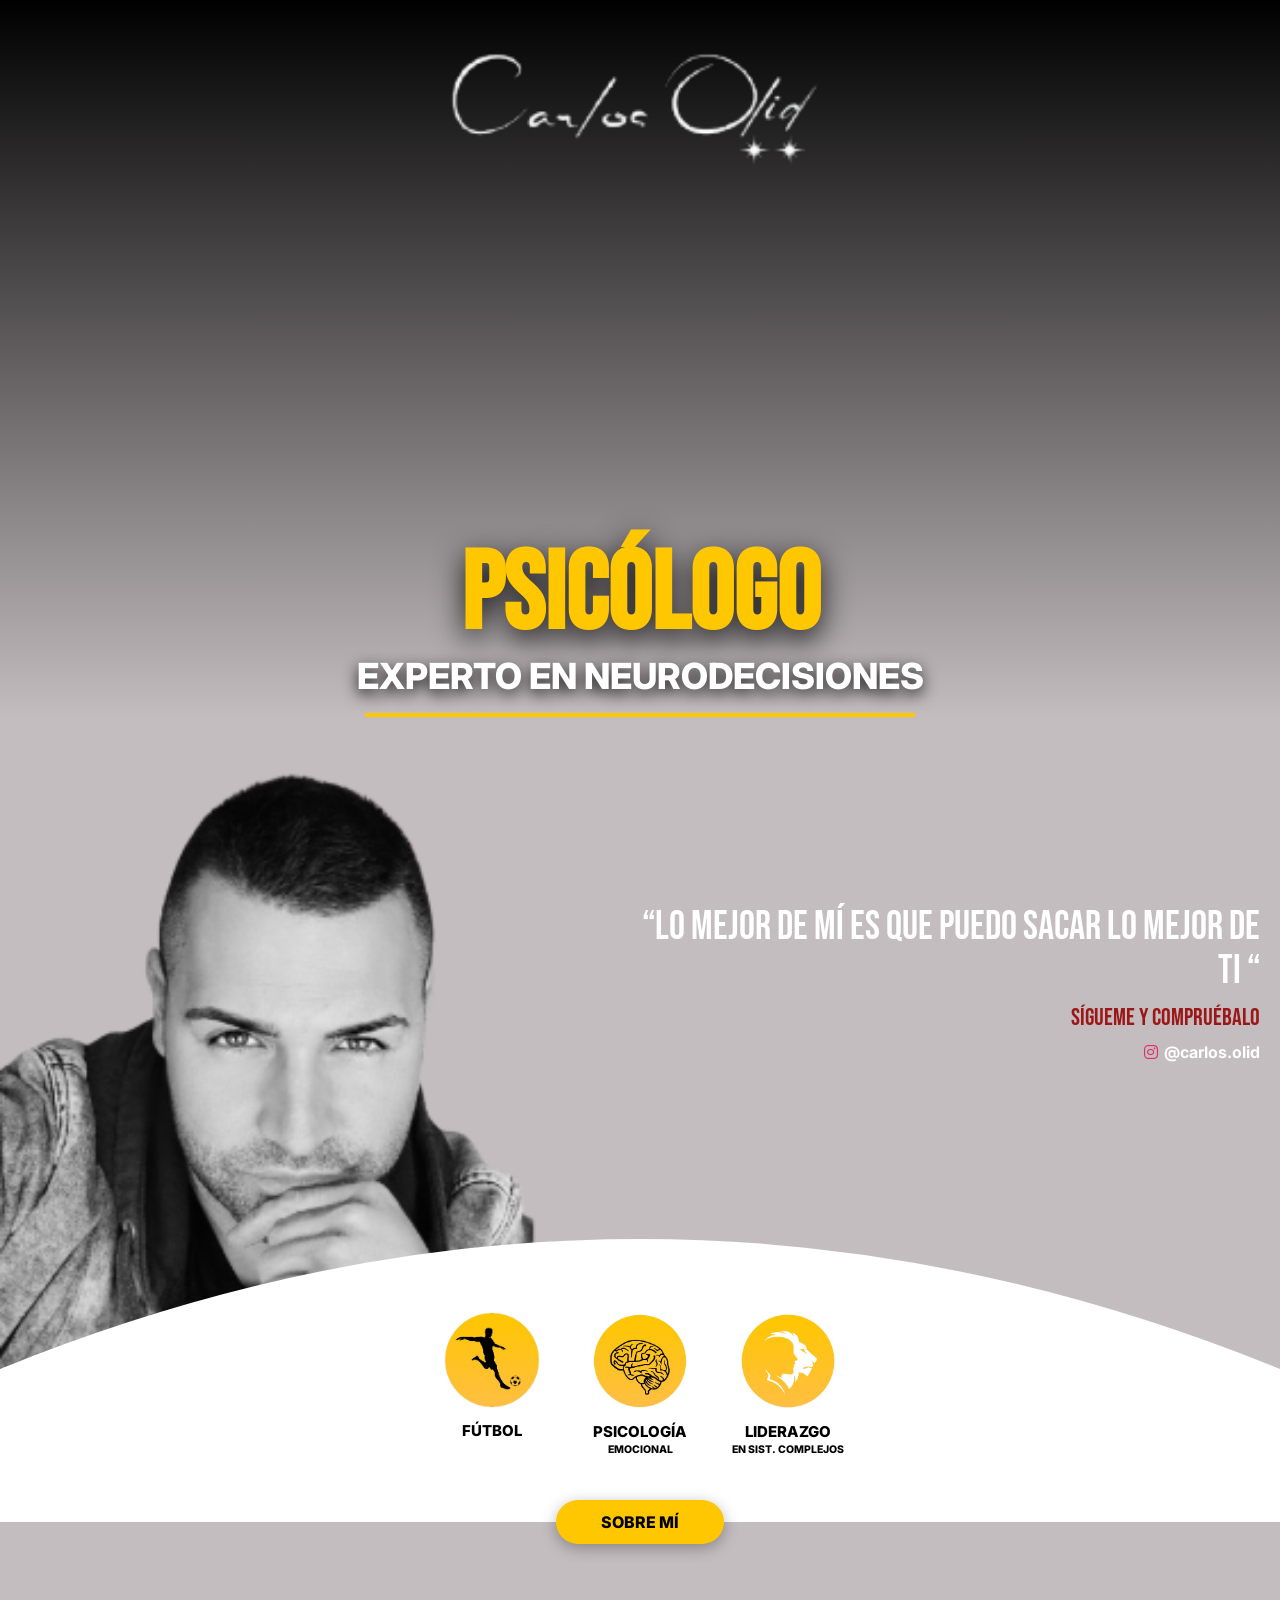
==== index.html @ f99ccddd "Primer commit" ====
<!doctype html>
<html lang="es">
<head>
    <meta charset="utf-8">
    <meta name="viewport" content="width=device-width, initial-scale=1, viewport-fit=cover">
    <title>Carlos Olid — Psicólogo</title>
    
    <link href="https://fonts.googleapis.com/css2?family=Bebas+Neue&family=Inter:wght@400;700;800&display=swap" rel="stylesheet">
    <link rel="stylesheet" href="https://cdnjs.cloudflare.com/ajax/libs/font-awesome/6.5.1/css/all.min.css">
    
    <style>
        :root {
            --accent-yellow: #ffc700;
            --brand-red: #9b1818;
            --match-grey: #c4bdc0; 
            --dark-top: #000000;

            /* --- Photo section: position/size the portrait (fondo.png) ---
             * Current values below are the preferred positions for phone and laptop.
             * SIZE: lower % = smaller, higher % = larger. VERTICAL: lower % = higher on screen, higher % = lower.
             */
            --lp-photo-width-desktop: 50%;
            --lp-photo-width-mobile: 79%;
            --lp-photo-pos-y-desktop: 100%;
            --lp-photo-pos-y-mobile: 50%;
        }

        body, html {
            margin: 0;
            padding: 0;
            overflow-x: hidden; 
            background-color: var(--match-grey);
        }

        .lp-body {
            background: linear-gradient(180deg, var(--dark-top) 0%, var(--match-grey) 80%);
            background-attachment: fixed;
            color: white;
            min-height: 100vh;
            display: flex;
            flex-direction: column;
            font-family: 'Inter', sans-serif;
        }

        /* --- 1. PORTRAIT SECTION --- */
        .lp-hero {
            position: relative;
            width: 100%;
            display: flex;
            flex-direction: column;
            align-items: center;
            z-index: 10;
        }

        .lp-portrait-wrapper {
            width: 100%;
            max-width: 1100px;
            border: none;
        }

        .lp-portrait {
            width: 100%;
            height: auto;
            max-height: 80vh; 
            margin-bottom: 10px;
            object-fit: contain;
            display: block;
            border: none;
            mask-image: linear-gradient(to bottom, black 85%, transparent 100%);
            -webkit-mask-image: linear-gradient(to bottom, black 85%, transparent 100%);
        }

        /* --- 2. TITLES SECTION --- */
        .lp-titles-overlay {
            width: 100%;
            position: relative;
            z-index: 200; 
            margin-top: -180px; 
            padding: 0 20px;
            box-sizing: border-box;
            text-align: center;
        }

        .lp-title-main {
            font-family: 'Bebas Neue', cursive;
            font-size: clamp(60px, 14vw, 110px);
            color: var(--accent-yellow);
            margin: 0;
            line-height: 0.85;
            text-shadow: 0 10px 30px rgba(0,0,0,0.9);
        }

        .lp-title-sub {
            font-size: clamp(16px, 3.8vw, 36px);
            font-weight: 800;
            color: #ffffff;
            text-transform: uppercase;
            margin: 10px 0;
            text-shadow: 0 5px 15px rgba(0,0,0,0.9);
        }

        .lp-hr {
            width: 70%;
            max-width: 550px;
            border: 0; 
            height: 4px;
            background-color: var(--accent-yellow);
            margin: 15px auto 40px auto;
            display: block;
        }

        /* --- 3. COMBINED SECTION: full-width arch, photo left (>50%), content right --- */
        .lp-combined-wrapper {
            width: 100%;
            position: relative;
            z-index: 50;
            margin: 0 auto;
            aspect-ratio: 3 / 4;
            max-height: 88vh;
            overflow: visible;
            background: transparent;
            border: none;
            box-shadow: none;
        }

        /* Full-width canvas: bg + photo + arch (arch spans entire width) */
        .lp-combined-canvas {
            position: absolute;
            inset: 0;
            width: 100%;
            height: 100%;
            background: transparent;
        }

        .lp-combined-bg {
            position: absolute;
            inset: 0;
            background: transparent;
        }

        /* Photo: size and position use variables from :root; no borders */
        .lp-combined-photo-wrap {
            position: absolute;
            top: 0;
            left: 0;
            width: var(--lp-photo-width-desktop);
            height: 100%;
            overflow: hidden;
            border: none;
            outline: none;
            box-shadow: none;
            box-sizing: border-box;
        }

        .lp-combined-photo {
            position: absolute;
            inset: 0;
            width: 100%;
            height: 100%;
            object-fit: cover;
            object-position: left var(--lp-photo-pos-y-desktop);
            border: none;
            outline: none;
            box-shadow: none;
        }

        /* Arch: full width, curve in bottom ~25% so face stays well above */
        .lp-arch-overlay {
            position: absolute;
            left: 0;
            right: 0;
            bottom: 0;
            width: 100%;
            height: 100%;
            pointer-events: none;
        }

        .lp-arch-overlay svg {
            position: absolute;
            left: 0;
            bottom: 0;
            width: 100%;
            height: 100%;
            display: block;
        }

        /* Overlay content: right side, quote right-aligned, icons + button centered */
        .lp-overlay-content {
            position: absolute;
            top: 0;
            left: 0;
            width: 100%;
            height: 100%;
            display: flex;
            flex-direction: column;
            padding: 0 20px;
            box-sizing: border-box;
            z-index: 60;
        }

        .lp-overlay-top {
            flex: 0 0 auto;
            display: flex;
            align-items: flex-start;
            padding-top: 14%;
            min-height: 38%;
        }

        /* Text on right; spacer matches photo width variable */
        .lp-overlay-left-spacer {
            flex: 0 0 var(--lp-photo-width-desktop);
        }

        .lp-overlay-right-text {
            flex: 1;
            display: flex;
            flex-direction: column;
            gap: 10px;
            text-align: right;
        }

        .lp-main-quote {
            font-family: 'Bebas Neue', cursive;
            font-size: clamp(18px, 4.2vw, 40px);
            color: #ffffff; line-height: 1.1; margin: 0;
            text-transform: uppercase;
        }

        .lp-follow-text {
            font-family: 'Bebas Neue', cursive;
            color: var(--brand-red);
            font-size: clamp(12px, 2.8vw, 24px); margin: 0;
        }

        .lp-insta-line {
            display: flex; align-items: center; justify-content: flex-end; gap: 6px;
            font-size: clamp(10px, 2.5vw, 16px); font-weight: 700;
        }

        .lp-overlay-bottom {
            flex: 1;
            display: flex;
            flex-direction: column;
            justify-content: flex-end;
            align-items: center;
            padding-bottom: 56px;
        }

        .lp-icon-grid {
            display: grid;
            grid-template-columns: repeat(3, 1fr);
            gap: 15px;
            width: 100%;
            max-width: 420px;
        }

        .lp-icon-item { 
            display: flex; 
            flex-direction: column; 
            align-items: center; 
            text-align: center; 
            text-decoration: none;
            transition: transform 0.2s ease;
            cursor: pointer;
            border: none;
            background: none;
            font: inherit;
            color: inherit;
        }
        
        .lp-icon-item:hover { transform: translateY(-5px); }

        .lp-icon-img {
            width: clamp(60px, 15vw, 85px); 
            height: clamp(60px, 15vw, 85px);
            object-fit: contain;
            margin-bottom: 8px;
        }

        .lp-icon-label { 
            font-weight: 800; font-size: clamp(9px, 2vw, 13px); 
            text-transform: uppercase; color: #000; line-height: 1.1;
        }

        .lp-btn-gold {
            background: var(--accent-yellow);
            color: #000;
            font-weight: 800;
            padding: 12px 45px;
            border-radius: 50px;
            font-size: 16px;
            text-transform: uppercase;
            text-decoration: none;
            display: inline-block;
            box-shadow: 0 4px 15px rgba(0,0,0,0.3);
            position: absolute;
            bottom: 0;
            left: 50%;
            transform: translate(-50%, 50%);
            z-index: 100;
            white-space: nowrap;
        }

        /* --- 5. FOOTER BAR --- (no own background; uses page background) */
        .lp-footer-bar {
            width: 100%;
            height: 80px;
            background: transparent;
            z-index: 40;
        }

        /* =========================================
           DESKTOP OPTIMIZATIONS (Lower & Closer)
           ========================================= */
        @media (min-width: 1024px) {
            .lp-combined-wrapper {
                max-width: 1400px;
                max-height: 85vh;
            }

            /* Desktop: no borders; contain so top of image is not cut */
            .lp-combined-photo-wrap {
                width: var(--lp-photo-width-desktop);
                border: none;
                outline: none;
                box-shadow: none;
            }

            .lp-combined-photo {
                object-fit: contain;
                object-position: left var(--lp-photo-pos-y-desktop);
                /* Move photo higher: translate up (increase % for more movement) */
                transform: translateY(-18%);
                border: none;
                outline: none;
                box-shadow: none;
            }

            .lp-overlay-top {
                padding-top: 12%;
            }

            .lp-overlay-left-spacer {
                flex: 0 0 var(--lp-photo-width-desktop);
            }

            .lp-icon-grid {
                max-width: 420px;
                gap: 24px;
            }

            .lp-icon-img {
                width: 110px;
                height: 110px;
            }

            .lp-icon-label {
                font-size: 15px;
            }

            .lp-overlay-bottom {
                padding-bottom: 64px;
            }
        }

        /* =========================================
           MOBILE OPTIMIZATIONS
           ========================================= */
        @media (max-width: 768px) {
            .lp-titles-overlay { margin-top: -140px; }
            .lp-hr { margin-bottom: 12px; }
            .lp-combined-wrapper {
                aspect-ratio: 3 / 4;
                max-height: 82vh;
                margin-top: -24px;
            }
            /* Mobile: use --lp-photo-width-mobile and --lp-photo-pos-y-mobile from :root, no border */
            .lp-combined-photo-wrap {
                width: var(--lp-photo-width-mobile);
                border: none;
            }
            .lp-combined-photo {
                object-fit: contain;
                object-position: left var(--lp-photo-pos-y-mobile);
            }
            /* Quote block lower so it sits at same level as the image (face/chest) */
            .lp-overlay-top {
                flex: 1;
                min-height: 0;
                padding-top: 40%;
                padding-bottom: 4%;
                align-items: center;
            }
            .lp-overlay-left-spacer {
                flex: 0 0 var(--lp-photo-width-mobile);
            }
            .lp-overlay-right-text {
                text-align: center;
                justify-content: center;
            }
            .lp-insta-line {
                justify-content: center;
            }
            .lp-overlay-bottom {
                padding-bottom: 48px;
            }
            .lp-icon-grid {
                gap: 12px;
                max-width: 95%;
            }
            .lp-portrait { max-height: 55vh; }
        }

        /* --- MODAL POP-UPS --- */
        .lp-modal-overlay {
            position: fixed;
            inset: 0;
            background: rgba(0,0,0,0.75);
            backdrop-filter: blur(8px);
            -webkit-backdrop-filter: blur(8px);
            display: flex;
            align-items: center;
            justify-content: center;
            z-index: 9999;
            opacity: 0;
            visibility: hidden;
            transition: opacity 0.35s ease, visibility 0.35s ease;
            padding: 20px;
            box-sizing: border-box;
        }
        .lp-modal-overlay.is-open {
            opacity: 1;
            visibility: visible;
        }
        .lp-modal {
            background: linear-gradient(160deg, #1a1a1a 0%, #0d0d0d 100%);
            border-radius: 16px;
            max-width: 640px;
            width: 100%;
            max-height: 85vh;
            display: flex;
            flex-direction: column;
            box-shadow: 0 25px 80px rgba(0,0,0,0.5), 0 0 0 1px rgba(255,255,255,0.06);
            transform: scale(0.95) translateY(10px);
            transition: transform 0.35s cubic-bezier(0.34, 1.56, 0.64, 1);
            overflow: hidden;
        }
        .lp-modal-overlay.is-open .lp-modal {
            transform: scale(1) translateY(0);
        }
        .lp-modal-header {
            padding: 28px 32px 20px;
            border-bottom: 1px solid rgba(255,255,255,0.08);
            flex-shrink: 0;
        }
        .lp-modal-title {
            font-family: 'Bebas Neue', cursive;
            font-size: 28px;
            letter-spacing: 0.08em;
            color: var(--accent-yellow);
            margin: 0;
            text-transform: uppercase;
        }
        .lp-modal-close {
            position: absolute;
            top: 20px;
            right: 20px;
            width: 40px;
            height: 40px;
            border: none;
            background: rgba(255,255,255,0.08);
            color: #fff;
            border-radius: 50%;
            cursor: pointer;
            display: flex;
            align-items: center;
            justify-content: center;
            font-size: 18px;
            transition: background 0.2s, transform 0.2s;
        }
        .lp-modal-close:hover {
            background: rgba(255,255,255,0.15);
            transform: scale(1.05);
        }
        .lp-modal-body {
            padding: 24px 32px 32px;
            overflow-y: auto;
            flex: 1;
            line-height: 1.75;
            font-size: 15px;
            color: rgba(255,255,255,0.9);
        }
        .lp-modal-body p {
            margin: 0 0 1em;
        }
        .lp-modal-body p:last-child {
            margin-bottom: 0;
        }
        .lp-modal-body strong { color: #fff; }
        .lp-modal-cta {
            margin-top: 24px;
            font-size: 14px;
            color: var(--brand-red);
            font-weight: 700;
        }
        .lp-modal-wrap { position: relative; }
        @media (max-width: 600px) {
            .lp-modal-header { padding: 24px 24px 16px; }
            .lp-modal-body { padding: 20px 24px 28px; font-size: 14px; }
        }
    </style>
</head>
<body class="lp-body">

    <main class="lp-hero">
        <div class="lp-portrait-wrapper">
            <img src="images/10.png" alt="Carlos Olid" class="lp-portrait">
        </div>
    </main>

    <div class="lp-titles-overlay">
        <h1 class="lp-title-main">PSICÓLOGO</h1>
        <p class="lp-title-sub">EXPERTO EN NEURODECISIONES</p>
        <hr class="lp-hr">
    </div>

    <section class="lp-combined-wrapper">
        <div class="lp-combined-canvas">
                <div class="lp-combined-bg" aria-hidden="true"></div>
                <div class="lp-combined-photo-wrap">
                    <img src="images/fondo.png" alt="Carlos Olid" class="lp-combined-photo">
                </div>
                <div class="lp-arch-overlay" aria-hidden="true">
                    <svg viewBox="0 0 100 100" preserveAspectRatio="none" xmlns="http://www.w3.org/2000/svg">
                        <!-- Full-width arch: curve in lower ~30% so bigger % of image is visible -->
                        <path d="M 0 100 L 0 80 Q 50 46 100 80 L 100 100 Z" fill="#ffffff"/>
                    </svg>
                </div>
            </div>

        <div class="lp-overlay-content">
            <div class="lp-overlay-top">
                <div class="lp-overlay-left-spacer"></div>
                <div class="lp-overlay-right-text">
                    <p class="lp-main-quote">“LO MEJOR DE MÍ ES QUE PUEDO SACAR LO MEJOR DE TI “</p>
                    <p class="lp-follow-text">SÍGUEME Y COMPRUÉBALO</p>
                    <div class="lp-insta-line">
                        <i class="fa-brands fa-instagram" style="color:#E1306C"></i>
                        <span>@carlos.olid</span>
                    </div>
                </div>
            </div>

            <div class="lp-overlay-bottom">
                <div class="lp-icon-grid">
                    <a href="psicologo.html" class="lp-icon-item">
                        <img src="images/futol.png" alt="Fútbol" class="lp-icon-img">
                        <div class="lp-icon-label">Fútbol</div>
                    </a>
                    <button type="button" class="lp-icon-item lp-modal-trigger" data-modal="psychology" aria-haspopup="dialog">
                        <img src="images/psychology.png" alt="Psicología" class="lp-icon-img">
                        <div class="lp-icon-label">PSICOLOGÍA<br><small style="font-size: 0.7em">Emocional</small></div>
                    </button>
                    <button type="button" class="lp-icon-item lp-modal-trigger" data-modal="leadership" aria-haspopup="dialog">
                        <img src="images/leadership.png" alt="Liderazgo" class="lp-icon-img">
                        <div class="lp-icon-label">LIDERAZGO<br><small style="font-size: 0.7em">en Sist. Complejos</small></div>
                    </button>
                </div>
            </div>
        </div>

        <a href="#about" class="lp-btn-gold">SOBRE MÍ</a>
    </section>

    <div class="lp-footer-bar"></div>

    <!-- Modal: Emotional Psychology -->
    <div class="lp-modal-overlay" id="modal-psychology" role="dialog" aria-modal="true" aria-labelledby="modal-psychology-title" aria-hidden="true">
        <div class="lp-modal">
            <div class="lp-modal-wrap">
                <div class="lp-modal-header">
                    <h2 class="lp-modal-title" id="modal-psychology-title">Emotional Psychology</h2>
                </div>
                <div class="lp-modal-body">
                    <p>We make decisions constantly. Some barely leave a trace. Others, without us realizing it, shape our lives. We choose how to react, what to avoid, what to cling to, when to move forward, and when to stop. And yet, many times something disconcerting happens: we decide one thing and do another.</p>
                    <p>We know what is good for us, but we don't do it.<br>We promise to change, but we repeat patterns.<br>We choose with our heads and act from somewhere else.</p>
                    <p>That is not incoherence. It is biology.</p>
                    <p>Before thought has time to intervene, the body has already decided. The nervous system evaluates whether there is threat or security. Emotions activate memories, learning, and physiological states that condition what we perceive as possible, dangerous, or desirable. Reason comes later, often only to explain what has already happened.</p>
                    <p>I call this process <strong>Neurodecisions</strong>.</p>
                    <p>Neurodecisions are automatic choices born from the interaction between emotion and biology. They do not respond to what you want to do, but to what your organism has learned to do to protect itself, adapt, or survive. That is why you can want to change and yet stay where you are. That is why you can desire to move forward and feel blocked.</p>
                    <p>Over time, some of these automatic responses are consolidated in the brain in a particularly powerful way. Emotional connections are created so deep that they even impose themselves over the cerebral cortex—the part responsible for conscious thought, reflection, and rational decision-making.</p>
                    <p>We call these connections <strong>Neurox</strong>.</p>
                    <p>A Neurox is an established neuro-connection that governs your behavior without you realizing it. It acts as an emotional shortcut: it decides fast, without context, without the present. It feeds on fear, prolonged stress, excess dopamine, or cortisol, and it is reinforced every time you repeat the same pattern. The longer it has been active, the harder it is to break through willpower.</p>
                    <p>That is why understanding what is happening to you is not enough.<br>That is why knowing "what you should do" is not enough.<br>Because you are not fighting against an idea, but against a deeply rooted emotional structure.</p>
                    <p>Most personal conflicts are born there: in Neurox that condition decisions, relationships, boundaries, self-esteem, and life direction; in a silent distance between what you consciously decide and what your system executes automatically.</p>
                    <p>My work in emotional psychology focuses precisely on that: identifying, understanding, and deactivating Neurox. Making visible what has been invisible until now. Understanding why your mind goes one way and your behavior another. Accompanying you to rebuild a more conscious relationship between emotion, biology, and decision.</p>
                    <p>It is not about controlling the mind.<br>It is about ceasing to be governed by it.</p>
                    <p>When you understand from where you are deciding, something falls into place. Action begins to align with intention. Not because emotions disappear, but because they stop silently taking command.</p>
                    <p class="lp-modal-cta">If you feel that you make good decisions but act against yourself, if you repeat patterns that you already understand but cannot manage to change, or if you sense there is something deeper conditioning your choices, you can contact me.</p>
                    <p>Sometimes, true change does not start by making a new decision, but by understanding what Neurox has been deciding for you.</p>
                </div>
                <button type="button" class="lp-modal-close" aria-label="Close modal" data-close-modal>&times;</button>
            </div>
        </div>
    </div>

    <!-- Modal: Leadership in Complex Systems -->
    <div class="lp-modal-overlay" id="modal-leadership" role="dialog" aria-modal="true" aria-labelledby="modal-leadership-title" aria-hidden="true">
        <div class="lp-modal">
            <div class="lp-modal-wrap">
                <div class="lp-modal-header">
                    <h2 class="lp-modal-title" id="modal-leadership-title">Leadership in Complex Systems</h2>
                </div>
                <div class="lp-modal-body">
                    <p>For a long time, leadership has been understood as the ability to control variables, anticipate scenarios, and make correct decisions. That approach works when the environment is stable, predictable, and repeatable. It works in complicated systems.</p>
                    <p>But we do not live in complicated systems.</p>
                    <p>A complicated system may be difficult, but it is predictable. It has many parts, many rules, and many data points, but if you know the manual, the result is reproducible. An engine, a logistics chain, an algorithm. In these types of systems, Artificial Intelligence is invincible. It processes more information, makes fewer mistakes, and optimizes better than any human being.</p>
                    <p>A complex system is something else.</p>
                    <p>In a complex system, variables don't just add up; they interact. They change each other. They affect one another mutually. The behavior of the whole cannot be predicted by analyzing the parts separately. A human team, an organization, a society, or a sports locker room does not react the same way twice to the same situation.</p>
                    <p>In complex systems, there is no manual.<br>There is context.<br>There is emotion.<br>There is uncertainty.</p>
                    <p>That is why Artificial Intelligence, although powerful, does not lead complex systems. It can analyze patterns, but it cannot "feel" the system. It does not perceive invisible tensions, emotional climates, shared fears, or internal dynamics that do not appear in the data. And that is where human leadership remains irreplaceable.</p>
                    <p>A complex system works when "mass intelligence" emerges—when the group begins to think, decide, and adapt better than any individual separately. Not because everyone is brilliant, but because the system is well-organized emotionally and relationally.</p>
                    <p>Leadership in complex systems does not consist of imposing order, but of creating the conditions for the system to self-organize. It is about achieving a unity that is greater than the sum of its parts—transforming individualities into a living organism capable of adapting, learning, and responding under pressure.</p>
                    <p>This requires a different type of leadership.<br>You don't lead people like parts.<br>You lead emotions.<br>You lead collective states.<br>You lead situations never faced before.</p>
                    <p>When the system enters uncertainty, when there are no precedents, when pressure increases and known answers stop working, the leader can no longer lean on past solutions. They have to read the moment, understand the emotional temperature of the group, and decide without guarantees.</p>
                    <p>This is where many leadership models break down.</p>
                    <p>My work focuses on accompanying leaders and organizations to understand how complex systems work from the inside—reading invisible dynamics, activating collective intelligence, and sustaining the system when the context changes. Not through control, but through a deep understanding of human behavior in uncertain environments.</p>
                    <p><strong>Leading a complex system is not about having all the answers.<br>It is knowing how the system responds when nobody has them.</strong></p>
                    <p class="lp-modal-cta">If you lead people, teams, or organizations and feel that known recipes no longer work, if you face new scenarios for which there is no prior experience, or if you sense the problem is not in the people but in the dynamics of the system, you can contact me.</p>
                    <p>Because in complex systems, the difference is not made by who is in charge, but by who better understands what is happening.</p>
                </div>
                <button type="button" class="lp-modal-close" aria-label="Close modal" data-close-modal>&times;</button>
            </div>
        </div>
    </div>

    <script>
        (function() {
            document.querySelectorAll('.lp-modal-trigger').forEach(function(btn) {
                btn.addEventListener('click', function() {
                    var id = this.getAttribute('data-modal');
                    var modal = document.getElementById('modal-' + id);
                    if (modal) {
                        modal.classList.add('is-open');
                        modal.setAttribute('aria-hidden', 'false');
                        document.body.style.overflow = 'hidden';
                    }
                });
            });
            document.querySelectorAll('[data-close-modal]').forEach(function(btn) {
                btn.addEventListener('click', function() {
                    var modal = this.closest('.lp-modal-overlay');
                    if (modal) {
                        modal.classList.remove('is-open');
                        modal.setAttribute('aria-hidden', 'true');
                        document.body.style.overflow = '';
                    }
                });
            });
            document.querySelectorAll('.lp-modal-overlay').forEach(function(overlay) {
                overlay.addEventListener('click', function(e) {
                    if (e.target === overlay) {
                        overlay.classList.remove('is-open');
                        overlay.setAttribute('aria-hidden', 'true');
                        document.body.style.overflow = '';
                    }
                });
            });
            document.addEventListener('keydown', function(e) {
                if (e.key === 'Escape') {
                    var open = document.querySelector('.lp-modal-overlay.is-open');
                    if (open) {
                        open.classList.remove('is-open');
                        open.setAttribute('aria-hidden', 'true');
                        document.body.style.overflow = '';
                    }
                }
            });
        })();
    </script>
</body>
</html>
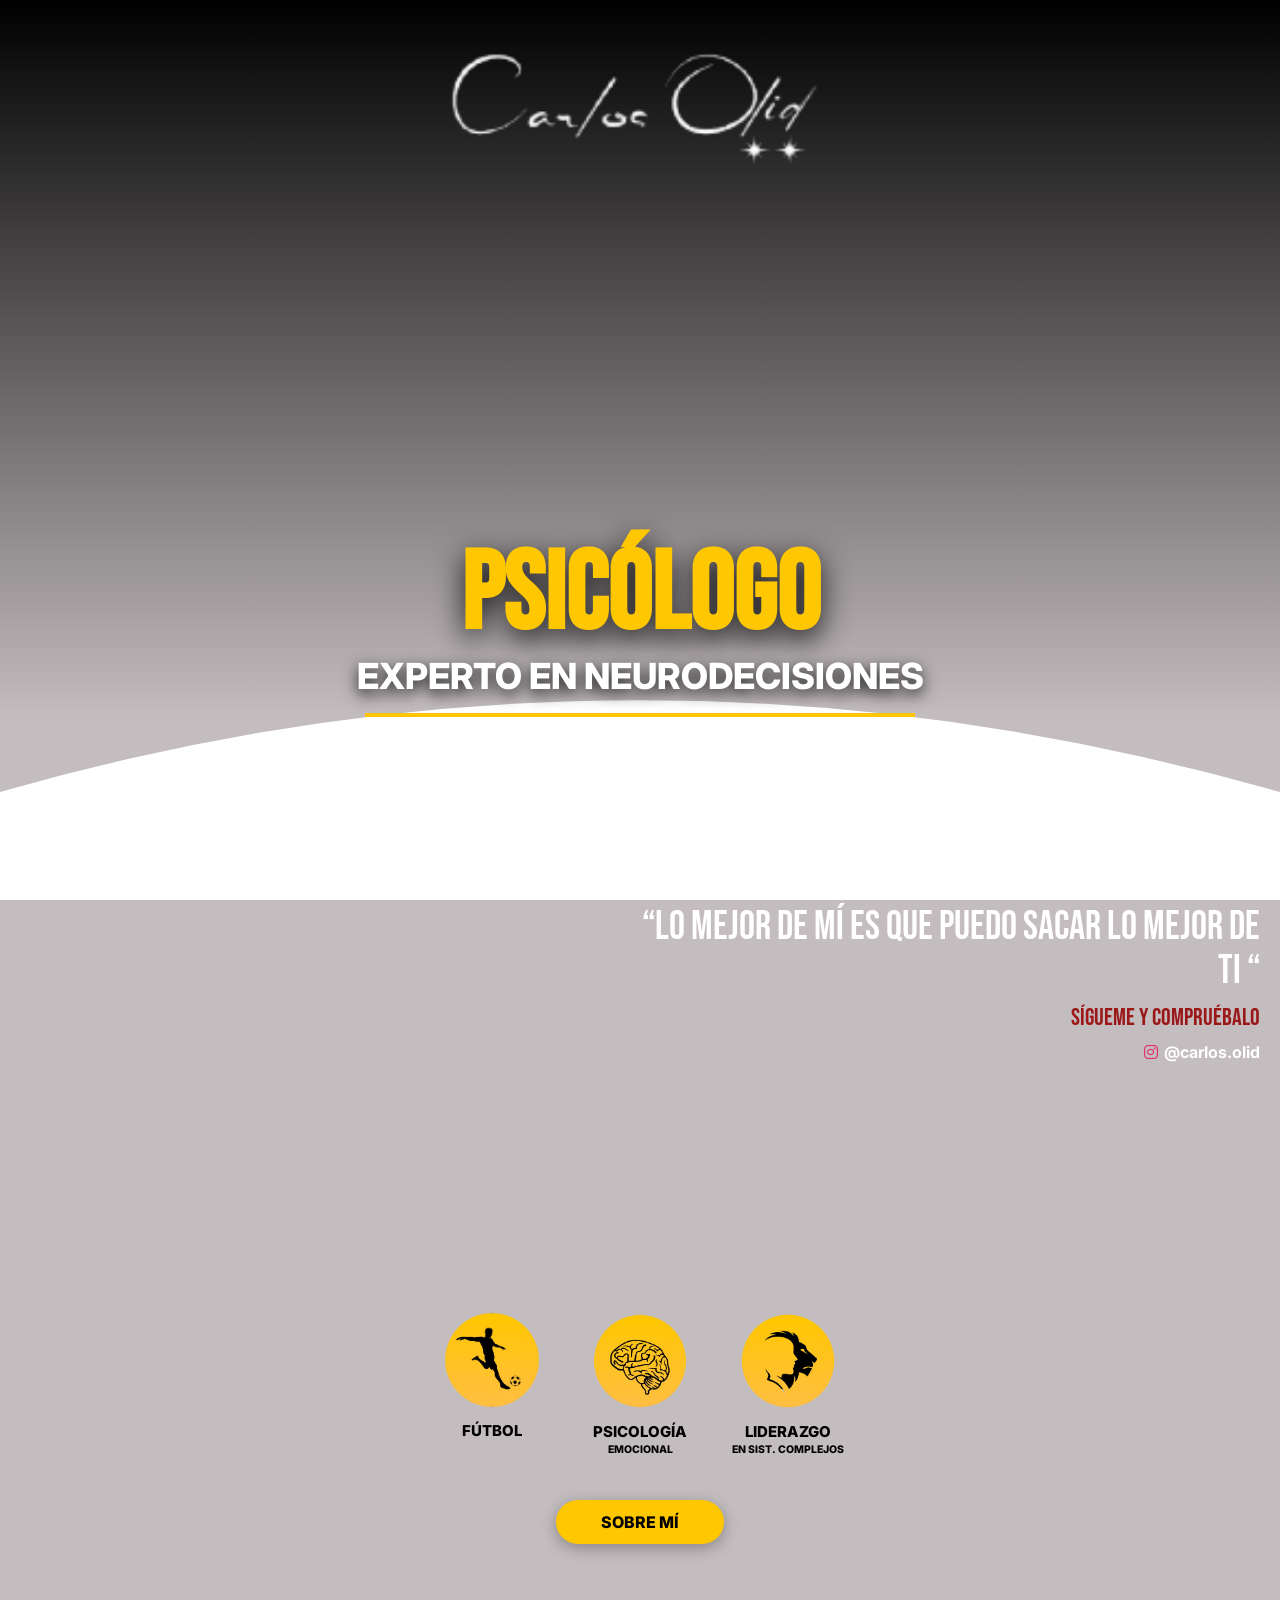
==== commit ffd99be4: "retoques" ====
--- a/index.html
+++ b/index.html
@@ -15,9 +15,9 @@
             --match-grey: #c4bdc0; 
             --dark-top: #000000;
 
-            /* --- Photo section: position/size the portrait (fondo.png) ---
-             * Current values below are the preferred positions for phone and laptop.
-             * SIZE: lower % = smaller, higher % = larger. VERTICAL: lower % = higher on screen, higher % = lower.
+            /* --- Sección de foto: posición/tamaño del retrato (fondo.png) ---
+             * Los valores de abajo son las posiciones preferidas para móvil y portátil.
+             * TAMAÑO: menor % = más pequeño, mayor % = más grande. VERTICAL: menor % = más arriba en pantalla, mayor % = más abajo.
              */
             --lp-photo-width-desktop: 50%;
             --lp-photo-width-mobile: 79%;
@@ -42,7 +42,7 @@
             font-family: 'Inter', sans-serif;
         }
 
-        /* --- 1. PORTRAIT SECTION --- */
+        /* --- 1. SECCIÓN DEL RETRATO --- */
         .lp-hero {
             position: relative;
             width: 100%;
@@ -70,7 +70,7 @@
             -webkit-mask-image: linear-gradient(to bottom, black 85%, transparent 100%);
         }
 
-        /* --- 2. TITLES SECTION --- */
+        /* --- 2. SECCIÓN DE TÍTULOS --- */
         .lp-titles-overlay {
             width: 100%;
             position: relative;
@@ -109,7 +109,7 @@
             display: block;
         }
 
-        /* --- 3. COMBINED SECTION: full-width arch, photo left (>50%), content right --- */
+        /* --- 3. SECCIÓN COMBINADA: arco a ancho completo, foto a la izquierda (>50%), contenido a la derecha --- */
         .lp-combined-wrapper {
             width: 100%;
             position: relative;
@@ -123,7 +123,7 @@
             box-shadow: none;
         }
 
-        /* Full-width canvas: bg + photo + arch (arch spans entire width) */
+        /* Lienzo a ancho completo: fondo + foto + arco (el arco ocupa todo el ancho) */
         .lp-combined-canvas {
             position: absolute;
             inset: 0;
@@ -138,7 +138,7 @@
             background: transparent;
         }
 
-        /* Photo: size and position use variables from :root; no borders */
+        /* Foto: tamaño y posición usando variables de :root; sin bordes */
         .lp-combined-photo-wrap {
             position: absolute;
             top: 0;
@@ -164,15 +164,16 @@
             box-shadow: none;
         }
 
-        /* Arch: full width, curve in bottom ~25% so face stays well above */
+        /* Arco: ancho completo, curva en el 25% inferior para que el rostro quede por encima */
         .lp-arch-overlay {
-            position: absolute;
+            position: fixed;
             left: 0;
             right: 0;
             bottom: 0;
             width: 100%;
-            height: 100%;
+            height: min(60vh, 560px);
             pointer-events: none;
+            z-index: 5;
         }
 
         .lp-arch-overlay svg {
@@ -184,7 +185,7 @@
             display: block;
         }
 
-        /* Overlay content: right side, quote right-aligned, icons + button centered */
+        /* Contenido superpuesto: lado derecho, cita alineada a la derecha, iconos + botón centrados */
         .lp-overlay-content {
             position: absolute;
             top: 0;
@@ -206,7 +207,7 @@
             min-height: 38%;
         }
 
-        /* Text on right; spacer matches photo width variable */
+        /* Texto a la derecha; el espaciador coincide con el ancho de la foto */
         .lp-overlay-left-spacer {
             flex: 0 0 var(--lp-photo-width-desktop);
         }
@@ -266,9 +267,29 @@
             background: none;
             font: inherit;
             color: inherit;
+            position: relative;
         }
         
         .lp-icon-item:hover { transform: translateY(-5px); }
+
+        /* Fondo negro exclusivo para el icono de liderazgo (circular, sin parche visible) */
+        .lp-icon-item--leadership::before {
+            content: "";
+            position: absolute;
+            top: 10px;
+            left: 50%;
+            transform: translateX(-50%);
+            width: clamp(38px, 9.8vw, 56px);
+            height: clamp(38px, 9.8vw, 56px);
+            border-radius: 50%;
+            background: #000;
+            z-index: 0;
+        }
+
+        .lp-icon-item--leadership .lp-icon-img {
+            position: relative;
+            z-index: 1;
+        }
 
         .lp-icon-img {
             width: clamp(60px, 15vw, 85px); 
@@ -287,6 +308,9 @@
             color: #000;
             font-weight: 800;
             padding: 12px 45px;
+            border: none;
+            cursor: pointer;
+            font-family: inherit;
             border-radius: 50px;
             font-size: 16px;
             text-transform: uppercase;
@@ -301,7 +325,7 @@
             white-space: nowrap;
         }
 
-        /* --- 5. FOOTER BAR --- (no own background; uses page background) */
+        /* --- 5. BARRA DE PIE --- (sin fondo propio; usa el fondo de la página) */
         .lp-footer-bar {
             width: 100%;
             height: 80px;
@@ -310,7 +334,7 @@
         }
 
         /* =========================================
-           DESKTOP OPTIMIZATIONS (Lower & Closer)
+           OPTIMIZACIONES DE ESCRITORIO (Más abajo y más cerca)
            ========================================= */
         @media (min-width: 1024px) {
             .lp-combined-wrapper {
@@ -318,7 +342,7 @@
                 max-height: 85vh;
             }
 
-            /* Desktop: no borders; contain so top of image is not cut */
+            /* Escritorio: sin bordes; contain para no recortar la parte superior de la imagen */
             .lp-combined-photo-wrap {
                 width: var(--lp-photo-width-desktop);
                 border: none;
@@ -329,7 +353,7 @@
             .lp-combined-photo {
                 object-fit: contain;
                 object-position: left var(--lp-photo-pos-y-desktop);
-                /* Move photo higher: translate up (increase % for more movement) */
+                /* Mover la foto más arriba: translateY negativo (aumenta % para más desplazamiento) */
                 transform: translateY(-18%);
                 border: none;
                 outline: none;
@@ -354,6 +378,12 @@
                 height: 110px;
             }
 
+            .lp-icon-item--leadership::before {
+                top: 11px;
+                width: 74px;
+                height: 74px;
+            }
+
             .lp-icon-label {
                 font-size: 15px;
             }
@@ -364,7 +394,7 @@
         }
 
         /* =========================================
-           MOBILE OPTIMIZATIONS
+           OPTIMIZACIONES MÓVIL
            ========================================= */
         @media (max-width: 768px) {
             .lp-titles-overlay { margin-top: -140px; }
@@ -374,7 +404,7 @@
                 max-height: 82vh;
                 margin-top: -24px;
             }
-            /* Mobile: use --lp-photo-width-mobile and --lp-photo-pos-y-mobile from :root, no border */
+            /* Móvil: usar --lp-photo-width-mobile y --lp-photo-pos-y-mobile desde :root, sin borde */
             .lp-combined-photo-wrap {
                 width: var(--lp-photo-width-mobile);
                 border: none;
@@ -383,7 +413,7 @@
                 object-fit: contain;
                 object-position: left var(--lp-photo-pos-y-mobile);
             }
-            /* Quote block lower so it sits at same level as the image (face/chest) */
+            /* Bloque de cita más abajo para quedar al mismo nivel que la imagen (cara/pecho) */
             .lp-overlay-top {
                 flex: 1;
                 min-height: 0;
@@ -411,7 +441,7 @@
             .lp-portrait { max-height: 55vh; }
         }
 
-        /* --- MODAL POP-UPS --- */
+        /* --- VENTANAS MODALES --- */
         .lp-modal-overlay {
             position: fixed;
             inset: 0;
@@ -437,9 +467,10 @@
             border-radius: 16px;
             max-width: 640px;
             width: 100%;
-            max-height: 85vh;
+            max-height: min(85vh, 900px);
             display: flex;
             flex-direction: column;
+            min-height: 0;
             box-shadow: 0 25px 80px rgba(0,0,0,0.5), 0 0 0 1px rgba(255,255,255,0.06);
             transform: scale(0.95) translateY(10px);
             transition: transform 0.35s cubic-bezier(0.34, 1.56, 0.64, 1);
@@ -486,9 +517,26 @@
             padding: 24px 32px 32px;
             overflow-y: auto;
             flex: 1;
+            min-height: 0;
+            scrollbar-gutter: stable;
+            -webkit-overflow-scrolling: touch;
             line-height: 1.75;
             font-size: 15px;
             color: rgba(255,255,255,0.9);
+        }
+        .lp-modal-body::-webkit-scrollbar {
+            width: 10px;
+        }
+        .lp-modal-body::-webkit-scrollbar-track {
+            background: rgba(255,255,255,0.08);
+            border-radius: 999px;
+        }
+        .lp-modal-body::-webkit-scrollbar-thumb {
+            background: rgba(255,255,255,0.35);
+            border-radius: 999px;
+        }
+        .lp-modal-body::-webkit-scrollbar-thumb:hover {
+            background: rgba(255,255,255,0.5);
         }
         .lp-modal-body p {
             margin: 0 0 1em;
@@ -503,7 +551,14 @@
             color: var(--brand-red);
             font-weight: 700;
         }
-        .lp-modal-wrap { position: relative; }
+        .lp-modal-wrap {
+            position: relative;
+            display: flex;
+            flex-direction: column;
+            flex: 1;
+            min-height: 0;
+            max-height: 100%;
+        }
         @media (max-width: 600px) {
             .lp-modal-header { padding: 24px 24px 16px; }
             .lp-modal-body { padding: 20px 24px 28px; font-size: 14px; }
@@ -528,11 +583,11 @@
         <div class="lp-combined-canvas">
                 <div class="lp-combined-bg" aria-hidden="true"></div>
                 <div class="lp-combined-photo-wrap">
-                    <img src="images/fondo.png" alt="Carlos Olid" class="lp-combined-photo">
+                    <!-- <img src="images/fondo.png" alt="Carlos Olid" class="lp-combined-photo"> -->
                 </div>
                 <div class="lp-arch-overlay" aria-hidden="true">
                     <svg viewBox="0 0 100 100" preserveAspectRatio="none" xmlns="http://www.w3.org/2000/svg">
-                        <!-- Full-width arch: curve in lower ~30% so bigger % of image is visible -->
+                        <!-- Arco de ancho completo: curva en el 30% inferior para mostrar más imagen -->
                         <path d="M 0 100 L 0 80 Q 50 46 100 80 L 100 100 Z" fill="#ffffff"/>
                     </svg>
                 </div>
@@ -561,7 +616,7 @@
                         <img src="images/psychology.png" alt="Psicología" class="lp-icon-img">
                         <div class="lp-icon-label">PSICOLOGÍA<br><small style="font-size: 0.7em">Emocional</small></div>
                     </button>
-                    <button type="button" class="lp-icon-item lp-modal-trigger" data-modal="leadership" aria-haspopup="dialog">
+                    <button type="button" class="lp-icon-item lp-modal-trigger lp-icon-item--leadership" data-modal="leadership" aria-haspopup="dialog">
                         <img src="images/leadership.png" alt="Liderazgo" class="lp-icon-img">
                         <div class="lp-icon-label">LIDERAZGO<br><small style="font-size: 0.7em">en Sist. Complejos</small></div>
                     </button>
@@ -569,67 +624,93 @@
             </div>
         </div>
 
-        <a href="#about" class="lp-btn-gold">SOBRE MÍ</a>
+        <button type="button" class="lp-btn-gold lp-modal-trigger" data-modal="about" aria-haspopup="dialog">SOBRE MÍ</button>
     </section>
 
     <div class="lp-footer-bar"></div>
 
-    <!-- Modal: Emotional Psychology -->
+    <!-- Modal: Psicología emocional -->
+    <div class="lp-modal-overlay" id="modal-about" role="dialog" aria-modal="true" aria-labelledby="modal-about-title" aria-hidden="true">
+        <div class="lp-modal">
+            <div class="lp-modal-wrap">
+                <div class="lp-modal-header">
+                    <h2 class="lp-modal-title" id="modal-about-title">Sobre mí</h2>
+                </div>
+                <div class="lp-modal-body">
+                    <p>Carlos Olid (Sabadell, 4 de enero de 1983) es psicólogo, pensador del comportamiento humano y conferenciante especializado en neurodecisiones aplicadas al rendimiento y al liderazgo en sistemas complejos. Carlos Olid desarrolla su trabajo investigando cómo las emociones, la biología y el contexto influyen en la forma en que las personas toman decisiones en entornos de alta presión.</p>
+                    <p>Desde sus inicios profesionales, Carlos Olid ha explorado una idea central: las decisiones humanas no son únicamente racionales, sino el resultado de la interacción entre emoción, biología, experiencia y entorno. Esta visión le ha llevado a desarrollar un enfoque propio que conecta la psicología emocional, el pensamiento sistémico y el análisis del comportamiento en contextos de alta exigencia.</p>
+                    <p>El trabajo de Carlos Olid se articula alrededor de tres ámbitos que forman la base de su investigación y práctica profesional: la psicología emocional como arquitectura interna del comportamiento humano, el liderazgo en sistemas complejos como marco para comprender cómo interactúan las personas dentro de entornos dinámicos e impredecibles, y el fútbol como escenario privilegiado para observar la toma de decisiones en tiempo real bajo condiciones de presión competitiva.</p>
+                    <p>A lo largo de su trayectoria, Carlos Olid ha trabajado con futbolistas profesionales, entrenadores y organizaciones deportivas, aplicando la psicología del rendimiento y el análisis de la toma de decisiones para optimizar el rendimiento individual y colectivo. Paralelamente, su experiencia se ha extendido a otros entornos de alta exposición pública, donde Carlos Olid ha acompañado a empresarios, actores, modelos, cantantes y figuras del ámbito político en procesos de gestión emocional, toma de decisiones y desarrollo del rendimiento personal.</p>
+                    <p>Una parte esencial de su investigación se centra en el estudio de la inteligencia de masas y las decisiones colectivas, analizando cómo los grupos humanos generan dinámicas emocionales compartidas que influyen en la conducta individual. Desde esta perspectiva, Carlos Olid examina cómo la interacción entre individuos dentro de sistemas complejos puede amplificar comportamientos, alterar percepciones de riesgo y modificar procesos de toma de decisiones tanto en equipos como en organizaciones.</p>
+                    <p>El núcleo del trabajo de Carlos Olid se encuentra en el estudio de las neurodecisiones, analizando cómo factores biológicos y emocionales -como el estrés, la dopamina o el cortisol- influyen en el comportamiento humano y en la calidad de las decisiones bajo presión. En este marco, ha desarrollado el concepto de Neurox, término que define aquellas neuroconexiones cerebrales tóxicas que alcanzan tal nivel de consolidación que pueden imponerse al córtex cerebral y condicionar la conducta y la toma de decisiones del individuo.</p>
+                    <p>Para Carlos Olid, el fútbol no es únicamente un deporte, sino uno de los sistemas complejos más claros para observar la conducta humana: un entorno donde el tiempo es limitado, la presión emocional es alta y cada decisión puede alterar el equilibrio del sistema.</p>
+                    <p>Según Carlos Olid, comprender cómo decidimos es el primer paso para cambiar cómo vivimos. Su labor combina pensamiento, divulgación y experiencia aplicada para ayudar a personas y organizaciones a optimizar su rendimiento en contextos complejos.</p>
+                    <p>Además de su labor profesional, desarrolla proyectos de investigación, divulgación y formación orientados al análisis del comportamiento humano y el liderazgo. Es autor del libro Esencial, un manual de herramientas sociales y emocionales diseñado para mejorar la toma de decisiones y comprender los mecanismos que influyen en el comportamiento humano.</p>
+                    <p>Su obra gira en torno a una idea fundamental:</p>
+                    <p><strong>solo quien comprende cómo decide puede empezar a decidir quién quiere ser.</strong></p>
+                    <p>- Carlos Olid<br>Pensador del comportamiento humano</p>
+                </div>
+                <button type="button" class="lp-modal-close" aria-label="Cerrar modal" data-close-modal>&times;</button>
+            </div>
+        </div>
+    </div>
+
+    <!-- Modal: Psicología emocional -->
     <div class="lp-modal-overlay" id="modal-psychology" role="dialog" aria-modal="true" aria-labelledby="modal-psychology-title" aria-hidden="true">
         <div class="lp-modal">
             <div class="lp-modal-wrap">
                 <div class="lp-modal-header">
-                    <h2 class="lp-modal-title" id="modal-psychology-title">Emotional Psychology</h2>
+                    <h2 class="lp-modal-title" id="modal-psychology-title">Psicología emocional</h2>
                 </div>
                 <div class="lp-modal-body">
-                    <p>We make decisions constantly. Some barely leave a trace. Others, without us realizing it, shape our lives. We choose how to react, what to avoid, what to cling to, when to move forward, and when to stop. And yet, many times something disconcerting happens: we decide one thing and do another.</p>
-                    <p>We know what is good for us, but we don't do it.<br>We promise to change, but we repeat patterns.<br>We choose with our heads and act from somewhere else.</p>
-                    <p>That is not incoherence. It is biology.</p>
-                    <p>Before thought has time to intervene, the body has already decided. The nervous system evaluates whether there is threat or security. Emotions activate memories, learning, and physiological states that condition what we perceive as possible, dangerous, or desirable. Reason comes later, often only to explain what has already happened.</p>
+                    <p>Tomamos decisiones constantemente. Algunas apenas dejan rastro. Otras, sin que nos demos cuenta, moldean nuestra vida. Elegimos cómo reaccionar, qué evitar, a qué aferrarnos, cuándo avanzar y cuándo frenar. Y, sin embargo, muchas veces sucede algo desconcertante: decidimos una cosa y hacemos otra.</p>
+                    <p>Sabemos lo que nos conviene, pero no lo hacemos.<br>Prometemos cambiar, pero repetimos patrones.<br>Elegimos con la cabeza y actuamos desde otro lugar.</p>
+                    <p>Eso no es incoherencia. Es biología.</p>
+                    <p>Antes de que el pensamiento tenga tiempo de intervenir, el cuerpo ya ha decidido. El sistema nervioso evalúa si hay amenaza o seguridad. Las emociones activan memorias, aprendizajes y estados fisiológicos que condicionan lo que percibimos como posible, peligroso o deseable. La razón llega después, muchas veces solo para explicar lo que ya ocurrió.</p>
                     <p>I call this process <strong>Neurodecisions</strong>.</p>
-                    <p>Neurodecisions are automatic choices born from the interaction between emotion and biology. They do not respond to what you want to do, but to what your organism has learned to do to protect itself, adapt, or survive. That is why you can want to change and yet stay where you are. That is why you can desire to move forward and feel blocked.</p>
-                    <p>Over time, some of these automatic responses are consolidated in the brain in a particularly powerful way. Emotional connections are created so deep that they even impose themselves over the cerebral cortex—the part responsible for conscious thought, reflection, and rational decision-making.</p>
+                    <p>Las Neurodecisiones son elecciones automáticas nacidas de la interacción entre emoción y biología. No responden a lo que quieres hacer, sino a lo que tu organismo ha aprendido a hacer para protegerse, adaptarse o sobrevivir. Por eso puedes querer cambiar y, aun así, quedarte donde estás. Por eso puedes desear avanzar y sentirte bloqueado.</p>
+                    <p>Con el tiempo, algunas de estas respuestas automáticas se consolidan en el cerebro de forma especialmente potente. Se crean conexiones emocionales tan profundas que incluso se imponen sobre la corteza cerebral, la parte responsable del pensamiento consciente, la reflexión y la toma racional de decisiones.</p>
                     <p>We call these connections <strong>Neurox</strong>.</p>
-                    <p>A Neurox is an established neuro-connection that governs your behavior without you realizing it. It acts as an emotional shortcut: it decides fast, without context, without the present. It feeds on fear, prolonged stress, excess dopamine, or cortisol, and it is reinforced every time you repeat the same pattern. The longer it has been active, the harder it is to break through willpower.</p>
-                    <p>That is why understanding what is happening to you is not enough.<br>That is why knowing "what you should do" is not enough.<br>Because you are not fighting against an idea, but against a deeply rooted emotional structure.</p>
-                    <p>Most personal conflicts are born there: in Neurox that condition decisions, relationships, boundaries, self-esteem, and life direction; in a silent distance between what you consciously decide and what your system executes automatically.</p>
-                    <p>My work in emotional psychology focuses precisely on that: identifying, understanding, and deactivating Neurox. Making visible what has been invisible until now. Understanding why your mind goes one way and your behavior another. Accompanying you to rebuild a more conscious relationship between emotion, biology, and decision.</p>
-                    <p>It is not about controlling the mind.<br>It is about ceasing to be governed by it.</p>
-                    <p>When you understand from where you are deciding, something falls into place. Action begins to align with intention. Not because emotions disappear, but because they stop silently taking command.</p>
-                    <p class="lp-modal-cta">If you feel that you make good decisions but act against yourself, if you repeat patterns that you already understand but cannot manage to change, or if you sense there is something deeper conditioning your choices, you can contact me.</p>
-                    <p>Sometimes, true change does not start by making a new decision, but by understanding what Neurox has been deciding for you.</p>
-                </div>
-                <button type="button" class="lp-modal-close" aria-label="Close modal" data-close-modal>&times;</button>
+                    <p>Un Neurox es una neuroconexión establecida que gobierna tu conducta sin que te des cuenta. Funciona como un atajo emocional: decide rápido, sin contexto y sin presente. Se alimenta del miedo, del estrés prolongado, del exceso de dopamina o de cortisol, y se refuerza cada vez que repites el mismo patrón. Cuanto más tiempo lleva activo, más difícil es romperlo solo con voluntad.</p>
+                    <p>Por eso no basta con entender lo que te pasa.<br>Por eso no basta con saber "lo que deberías hacer".<br>Porque no estás luchando contra una idea, sino contra una estructura emocional profundamente arraigada.</p>
+                    <p>La mayoría de los conflictos personales nacen ahí: en Neurox que condicionan decisiones, relaciones, límites, autoestima y dirección de vida; en una distancia silenciosa entre lo que decides conscientemente y lo que tu sistema ejecuta automáticamente.</p>
+                    <p>Mi trabajo en psicología emocional se centra precisamente en eso: identificar, comprender y desactivar Neurox. Hacer visible lo que hasta ahora ha sido invisible. Entender por qué tu mente va por un lado y tu conducta por otro. Acompañarte a reconstruir una relación más consciente entre emoción, biología y decisión.</p>
+                    <p>No se trata de controlar la mente.<br>Se trata de dejar de estar gobernado por ella.</p>
+                    <p>Cuando comprendes desde dónde estás decidiendo, algo encaja. La acción empieza a alinearse con la intención. No porque las emociones desaparezcan, sino porque dejan de tomar el mando en silencio.</p>
+                    <p class="lp-modal-cta">Si sientes que tomas buenas decisiones pero actúas en tu contra, si repites patrones que ya entiendes pero no consigues cambiar, o si percibes que hay algo más profundo condicionando tus elecciones, puedes contactarme.</p>
+                    <p>A veces, el cambio real no empieza tomando una nueva decisión, sino entendiendo qué Neurox ha estado decidiendo por ti.</p>
+                </div>
+                <button type="button" class="lp-modal-close" aria-label="Cerrar modal" data-close-modal>&times;</button>
             </div>
         </div>
     </div>
 
-    <!-- Modal: Leadership in Complex Systems -->
+    <!-- Modal: Liderazgo en sistemas complejos -->
     <div class="lp-modal-overlay" id="modal-leadership" role="dialog" aria-modal="true" aria-labelledby="modal-leadership-title" aria-hidden="true">
         <div class="lp-modal">
             <div class="lp-modal-wrap">
                 <div class="lp-modal-header">
-                    <h2 class="lp-modal-title" id="modal-leadership-title">Leadership in Complex Systems</h2>
+                    <h2 class="lp-modal-title" id="modal-leadership-title">Liderazgo en sistemas complejos</h2>
                 </div>
                 <div class="lp-modal-body">
-                    <p>For a long time, leadership has been understood as the ability to control variables, anticipate scenarios, and make correct decisions. That approach works when the environment is stable, predictable, and repeatable. It works in complicated systems.</p>
-                    <p>But we do not live in complicated systems.</p>
-                    <p>A complicated system may be difficult, but it is predictable. It has many parts, many rules, and many data points, but if you know the manual, the result is reproducible. An engine, a logistics chain, an algorithm. In these types of systems, Artificial Intelligence is invincible. It processes more information, makes fewer mistakes, and optimizes better than any human being.</p>
-                    <p>A complex system is something else.</p>
-                    <p>In a complex system, variables don't just add up; they interact. They change each other. They affect one another mutually. The behavior of the whole cannot be predicted by analyzing the parts separately. A human team, an organization, a society, or a sports locker room does not react the same way twice to the same situation.</p>
-                    <p>In complex systems, there is no manual.<br>There is context.<br>There is emotion.<br>There is uncertainty.</p>
-                    <p>That is why Artificial Intelligence, although powerful, does not lead complex systems. It can analyze patterns, but it cannot "feel" the system. It does not perceive invisible tensions, emotional climates, shared fears, or internal dynamics that do not appear in the data. And that is where human leadership remains irreplaceable.</p>
-                    <p>A complex system works when "mass intelligence" emerges—when the group begins to think, decide, and adapt better than any individual separately. Not because everyone is brilliant, but because the system is well-organized emotionally and relationally.</p>
-                    <p>Leadership in complex systems does not consist of imposing order, but of creating the conditions for the system to self-organize. It is about achieving a unity that is greater than the sum of its parts—transforming individualities into a living organism capable of adapting, learning, and responding under pressure.</p>
-                    <p>This requires a different type of leadership.<br>You don't lead people like parts.<br>You lead emotions.<br>You lead collective states.<br>You lead situations never faced before.</p>
-                    <p>When the system enters uncertainty, when there are no precedents, when pressure increases and known answers stop working, the leader can no longer lean on past solutions. They have to read the moment, understand the emotional temperature of the group, and decide without guarantees.</p>
-                    <p>This is where many leadership models break down.</p>
-                    <p>My work focuses on accompanying leaders and organizations to understand how complex systems work from the inside—reading invisible dynamics, activating collective intelligence, and sustaining the system when the context changes. Not through control, but through a deep understanding of human behavior in uncertain environments.</p>
-                    <p><strong>Leading a complex system is not about having all the answers.<br>It is knowing how the system responds when nobody has them.</strong></p>
-                    <p class="lp-modal-cta">If you lead people, teams, or organizations and feel that known recipes no longer work, if you face new scenarios for which there is no prior experience, or if you sense the problem is not in the people but in the dynamics of the system, you can contact me.</p>
-                    <p>Because in complex systems, the difference is not made by who is in charge, but by who better understands what is happening.</p>
-                </div>
-                <button type="button" class="lp-modal-close" aria-label="Close modal" data-close-modal>&times;</button>
+                    <p>Durante mucho tiempo, el liderazgo se ha entendido como la capacidad de controlar variables, anticipar escenarios y tomar decisiones correctas. Ese enfoque funciona cuando el entorno es estable, predecible y repetible. Funciona en sistemas complicados.</p>
+                    <p>Pero no vivimos en sistemas complicados.</p>
+                    <p>Un sistema complicado puede ser difícil, pero es predecible. Tiene muchas partes, muchas reglas y muchos datos, pero si conoces el manual, el resultado es reproducible. Un motor, una cadena logística, un algoritmo. En este tipo de sistemas, la Inteligencia Artificial es invencible. Procesa más información, comete menos errores y optimiza mejor que cualquier ser humano.</p>
+                    <p>Un sistema complejo es otra cosa.</p>
+                    <p>En un sistema complejo, las variables no solo se suman: interactúan. Se modifican entre sí. Se afectan mutuamente. El comportamiento del conjunto no puede predecirse analizando las partes por separado. Un equipo humano, una organización, una sociedad o un vestuario deportivo no reaccionan igual dos veces ante la misma situación.</p>
+                    <p>En los sistemas complejos no hay manual.<br>Hay contexto.<br>Hay emoción.<br>Hay incertidumbre.</p>
+                    <p>Por eso la Inteligencia Artificial, aunque poderosa, no lidera sistemas complejos. Puede analizar patrones, pero no puede "sentir" el sistema. No percibe tensiones invisibles, climas emocionales, miedos compartidos ni dinámicas internas que no aparecen en los datos. Y ahí es donde el liderazgo humano sigue siendo irremplazable.</p>
+                    <p>Un sistema complejo funciona cuando emerge la "inteligencia de masa": cuando el grupo empieza a pensar, decidir y adaptarse mejor que cualquier individuo por separado. No porque todos sean brillantes, sino porque el sistema está bien organizado emocional y relacionalmente.</p>
+                    <p>Liderar en sistemas complejos no consiste en imponer orden, sino en crear las condiciones para que el sistema se autoorganice. Se trata de lograr una unidad mayor que la suma de sus partes: transformar individualidades en un organismo vivo capaz de adaptarse, aprender y responder bajo presión.</p>
+                    <p>Esto exige otro tipo de liderazgo.<br>No se lidera a las personas como piezas.<br>Se lideran emociones.<br>Se lideran estados colectivos.<br>Se lideran situaciones nunca antes vividas.</p>
+                    <p>Cuando el sistema entra en incertidumbre, cuando no hay precedentes, cuando la presión aumenta y las respuestas conocidas dejan de funcionar, el líder ya no puede apoyarse en soluciones del pasado. Debe leer el momento, entender la temperatura emocional del grupo y decidir sin garantías.</p>
+                    <p>Aquí es donde muchos modelos de liderazgo se rompen.</p>
+                    <p>Mi trabajo se centra en acompañar a líderes y organizaciones para comprender cómo funcionan los sistemas complejos por dentro: leer dinámicas invisibles, activar inteligencia colectiva y sostener el sistema cuando cambia el contexto. No desde el control, sino desde una comprensión profunda del comportamiento humano en entornos inciertos.</p>
+                    <p><strong>Liderar un sistema complejo no es tener todas las respuestas.<br>Es saber cómo responde el sistema cuando nadie las tiene.</strong></p>
+                    <p class="lp-modal-cta">Si lideras personas, equipos u organizaciones y sientes que las recetas conocidas ya no funcionan, si enfrentas escenarios nuevos para los que no hay experiencia previa, o si percibes que el problema no está en las personas sino en la dinámica del sistema, puedes contactarme.</p>
+                    <p>Porque en los sistemas complejos, la diferencia no la marca quien manda, sino quien mejor entiende lo que está ocurriendo.</p>
+                </div>
+                <button type="button" class="lp-modal-close" aria-label="Cerrar modal" data-close-modal>&times;</button>
             </div>
         </div>
     </div>
